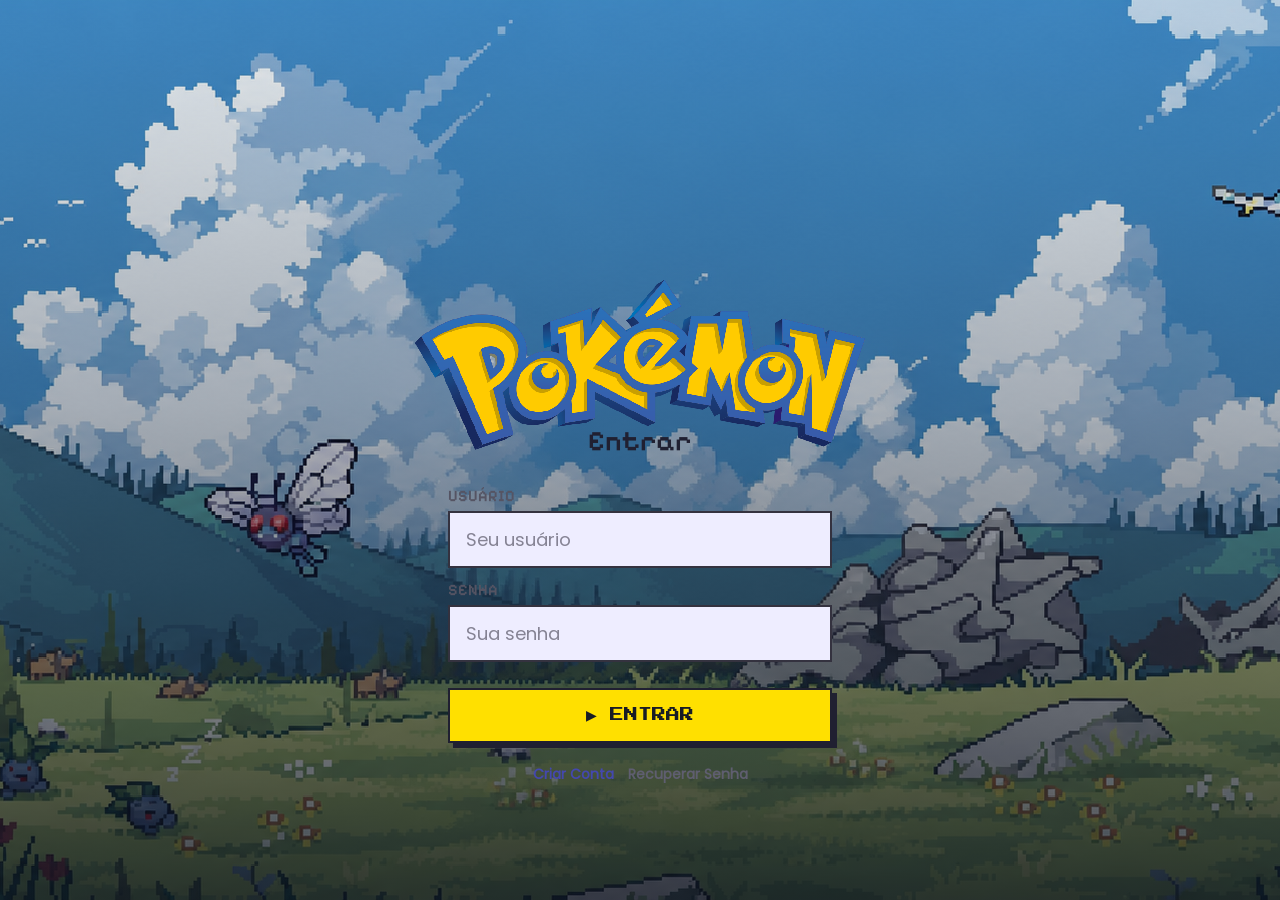
==== src/index.html @ 38210e8c "Mescla kevin na main e ajusta caminhos" ====
<!DOCTYPE html>
<html lang="pt-br">

<head>
  <meta charset="UTF-8">
  <meta name="viewport" content="width=device-width, initial-scale=1.0">

  <!-- Define a cor principal da página em dispositivos compatíveis -->
  <meta name="theme-color" content="#346a8b">

  <!-- Descrição da página para mecanismos de busca -->
  <meta name="description" content="Tela de entrada da Pokédex em pixel art.">

  <title>Pokédex | Entrar</title>


<link rel="icon" href="imagens/pokedex.svg" type="image/svg+xml">


  <link rel="stylesheet" href="style.css">
</head>

<body>

  <main class="pagina">

    <div class="login">

<img
  class="logo-pokemon"
  src="imagens/pokemon-logo.png"
  alt="Pokémon"
  width="520"
  height="192"


      <section class="cartao" aria-labelledby="titulo-login">

        <h1 id="titulo-login">Entrar</h1>

        <form class="formulario" aria-label="Entrar na Pokédex">

          <div class="campo">
            <label for="usuario">USUÁRIO</label>

            <input
              type="text"
              id="usuario"
              placeholder="Seu usuário"
              autocomplete="username"
              spellcheck="false"
              autocapitalize="none">
          </div>

          <div class="campo">
            <label for="senha">SENHA</label>

            <input
              type="password"
              id="senha"
              placeholder="Sua senha"
              autocomplete="current-password">
          </div>

          <button class="botao-entrar" type="button">
            <span class="seta" aria-hidden="true">▶</span>
            <span>ENTRAR</span>
          </button>

        </form>

        <!-- Links relacionados ao acesso e recuperação da conta -->
        <nav class="links" aria-label="Opções da conta">

          <a class="criar-conta" href="#">Criar Conta</a>
          <a href="#">Recuperar Senha</a>

        </nav>

      </section>

    </div>

  </main>

</body>

</html>
---- src/style.css ----
/* Fontes locais */
@font-face {
  font-family: "Pixel";
 src: url("Fontes/pixel.ttf") format("truetype");
  font-style: normal;
  font-weight: 400;
  font-display: swap;
}

@font-face {
  font-family: "Poppins";
src: url("Fontes/poppins.ttf") format("truetype");
  font-style: normal;
  font-weight: 400;
  font-display: swap;
}


@font-face {
  font-family: "PixelTitulo";
src: url("Fontes/pixelify.ttf") format("truetype");
  font-style: normal;
  font-weight: 600;
  font-display: swap;
}

/* Cores */
:root {
  --borda: #202031;
  --azul: #4145bf;
  --amarelo: #ffe000;
  --campo: #eeedff;
}

* {
  box-sizing: border-box;
}

html {
  min-height: 100%;
}

body {
  isolation: isolate;
  margin: 0;
  min-width: 280px;
  min-height: 100vh;
  color: var(--borda);
  background: #397da4;
  font-family: "Poppins", Arial, sans-serif;
}

/* Imagem de fundo */
body::before {
  content: "";
  position: fixed;
  inset: 0;
  z-index: -1;
  background:
    linear-gradient(
      180deg,
      rgb(17 27 49 / 8%) 0%,
      rgb(15 22 37 / 30%) 45%,
      rgb(9 15 26 / 73%) 100%
    ),
  url("imagens/cenario.png") center / cover no-repeat;
  image-rendering: pixelated;
  filter: saturate(0.7);
}

/* Posição do conjunto */
.pagina {
  display: grid;
  place-items: center;
  min-height: 100vh;
  min-height: 100svh;
  padding: max(108px, calc((100svh - 480px) / 2)) 24px 40px;
}

.login {
  display: flex;
  flex-direction: column;
  align-items: center;
  width: min(100%, 550px);
}

/* Logo Pokémon */
.logo-pokemon {
  display: block;
  position: relative;
  width: min(100%, 450px);
  height: 170px;
  object-fit: fill;
  margin: 0 0 -25px;
  image-rendering: pixelated;
}

/* Caixa branca */
.cartao {
  position: relative;
  width: min(100%, 400px);
  padding: 36px 30px 27px;
  border: 6px solid var(--borda);
  background: #fff;
  box-shadow: 9px 10px 0 rgb(10 14 20 / 72%);
}

/* Quadradinhos azuis nos cantos */
.cartao::before {
  content: "";
  position: absolute;
  inset: 0;
  pointer-events: none;
  background:
    linear-gradient(var(--azul), var(--azul))
      left top / 12px 12px no-repeat,
    linear-gradient(var(--azul), var(--azul))
      right top / 12px 12px no-repeat,
    linear-gradient(var(--azul), var(--azul))
      left bottom / 12px 12px no-repeat,
    linear-gradient(var(--azul), var(--azul))
      right bottom / 12px 12px no-repeat;
}

h1 {
  margin: 0 0 29px;
  text-align: center;
  font-family: "PixelTitulo", monospace;
  font-size: 28px;
  font-weight: 600;
  line-height: 1.18;
}

/* Formulário */
.formulario {
  display: flex;
  flex-direction: column;
  gap: 13px;
}

.campo {
  display: flex;
  flex-direction: column;
  gap: 6px;
}

label {
  font-family: "PixelTitulo", monospace;
  font-size: 16px;
  font-weight: 600;
  line-height: 1.125;
  color: #555463;
}

input {
  width: 100%;
  height: 57px;
  padding: 12px 16px;
  border: 2px solid #34323f;
  border-radius: 0;
  outline-offset: 3px;
  background: var(--campo);
  color: var(--borda);
  font: inherit;
  font-size: 18px;
  transition: background-color 120ms ease;
}

input::placeholder {
  color: #858394;
  opacity: 1;
}

input:focus {
  outline: 3px solid var(--azul);
  background: #f5f4ff;
}

/* Botão de entrada */
.botao-entrar {
  display: flex;
  align-items: center;
  justify-content: center;
  gap: 13px;
  width: 100%;
  min-height: 55px;
  margin-top: 13px;
  padding: 15px 12px;
  border: 2px solid var(--borda);
  border-radius: 0;
  background: var(--amarelo);
  color: #181c25;
  box-shadow: 5px 5px 0 var(--borda);
  font-family: "Pixel", monospace;
  font-size: 14px;
  line-height: 1.5;
  cursor: pointer;
  transition:
    transform 100ms ease,
    box-shadow 100ms ease,
    background-color 100ms ease;
}

.seta {
  font-family: Arial, sans-serif;
  font-size: 14px;
}

.botao-entrar:hover {
  background: #ffea3a;
}

.botao-entrar:active {
  transform: translate(4px, 4px);
  box-shadow: 1px 1px 0 var(--borda);
}

/* Links da conta */
.links {
  display: flex;
  flex-wrap: wrap;
  align-items: center;
  justify-content: space-between;
  gap: 5px 14px;
  margin-top: 15px;
}

.links a {
  display: inline-flex;
  align-items: center;
  min-height: 32px;
  color: #5f5e70;
  font-size: 14px;
  font-weight: 700;
  line-height: 1.5;
  text-decoration: none;
}

.links .criar-conta {
  color: #4448ae;
}

.links a:hover {
  text-decoration: underline;
  text-underline-offset: 4px;
}

a:focus-visible,
button:focus-visible {
  outline: 3px solid #6267e5;
  outline-offset: 5px;
}

/* Ajustes para celular */
@media (max-width: 600px) {
  .pagina {
    padding: 112px 24px 76px;
  }

  .logo-pokemon {
    height: auto;
    aspect-ratio: 3 / 1;
    margin-bottom: -12px;
  }

  .cartao {
    padding: 31px 23px 22px;
    border-width: 5px;
    box-shadow: 7px 8px 0 rgb(10 14 20 / 72%);
  }

  h1 {
    margin-bottom: 27px;
    font-size: 26px;
  }

  .links {
    gap: 0 10px;
    margin-top: 17px;
  }

  .links a {
    min-height: 44px;
    font-size: 13px;
  }
}

/* Ajustes para telas muito pequenas */
@media (max-width: 350px) {
  .pagina {
    padding-inline: 17px;
  }

  .cartao {
    padding-inline: 17px;
  }

  .links {
    justify-content: center;
    gap: 0 20px;
  }
}

/* Respeita a preferência por menos movimento */
@media (prefers-reduced-motion: reduce) {
  *,
  *::before,
  *::after {
    transition: none !important;
  }
}
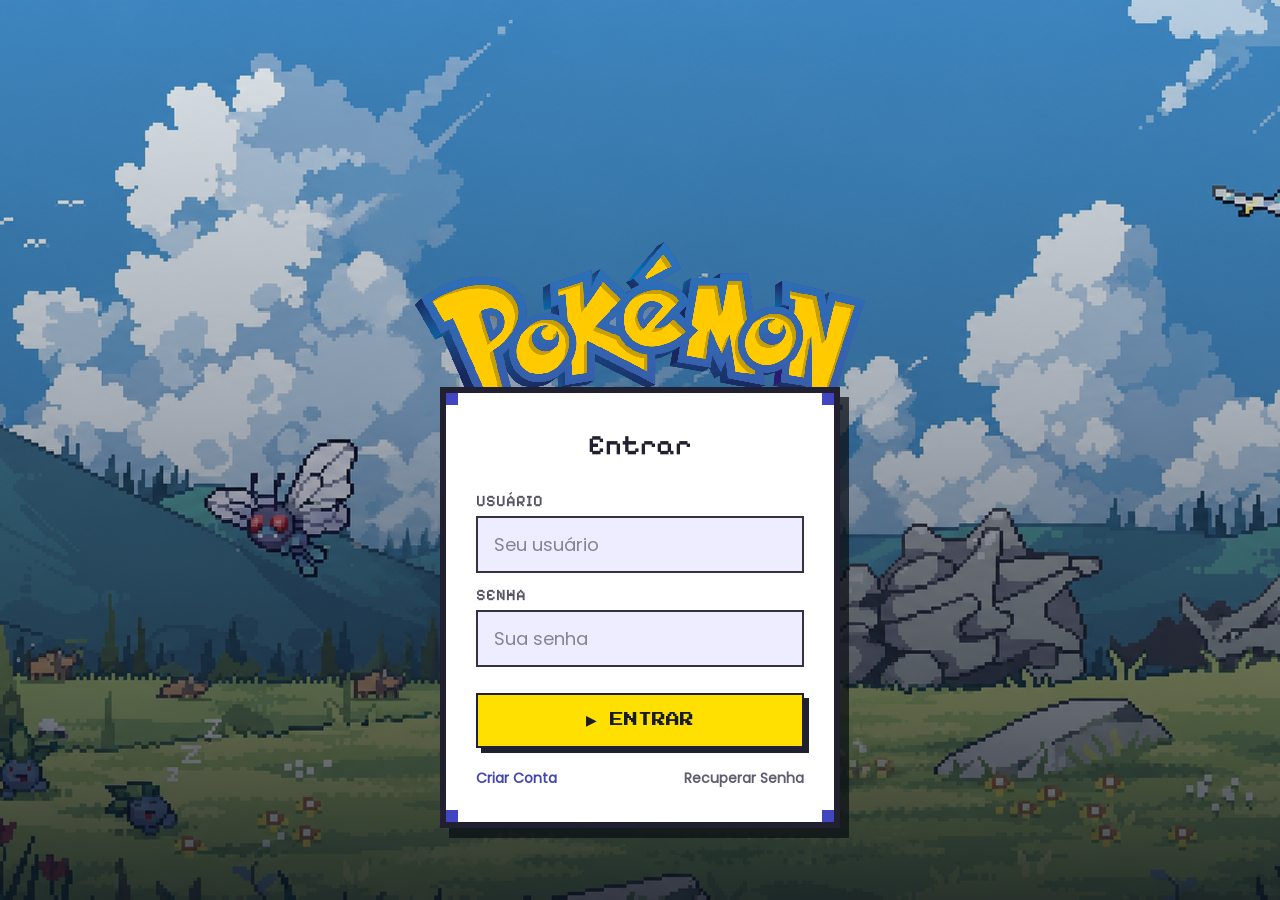
==== commit e968f681: "HTML atualizado" ====
--- a/src/index.html
+++ b/src/index.html
@@ -13,9 +13,7 @@
 
   <title>Pokédex | Entrar</title>
 
-
-<link rel="icon" href="imagens/pokedex.svg" type="image/svg+xml">
-
+  <link rel="icon" href="imagens/pokedex.svg" type="image/svg+xml">
 
   <link rel="stylesheet" href="style.css">
 </head>
@@ -26,13 +24,13 @@
 
     <div class="login">
 
-<img
-  class="logo-pokemon"
-  src="imagens/pokemon-logo.png"
-  alt="Pokémon"
-  width="520"
-  height="192"
-
+      <img
+        class="logo-pokemon"
+        src="imagens/pokemon-logo.png"
+        alt="Pokémon"
+        width="520"
+        height="192"
+      >
 
       <section class="cartao" aria-labelledby="titulo-login">
 
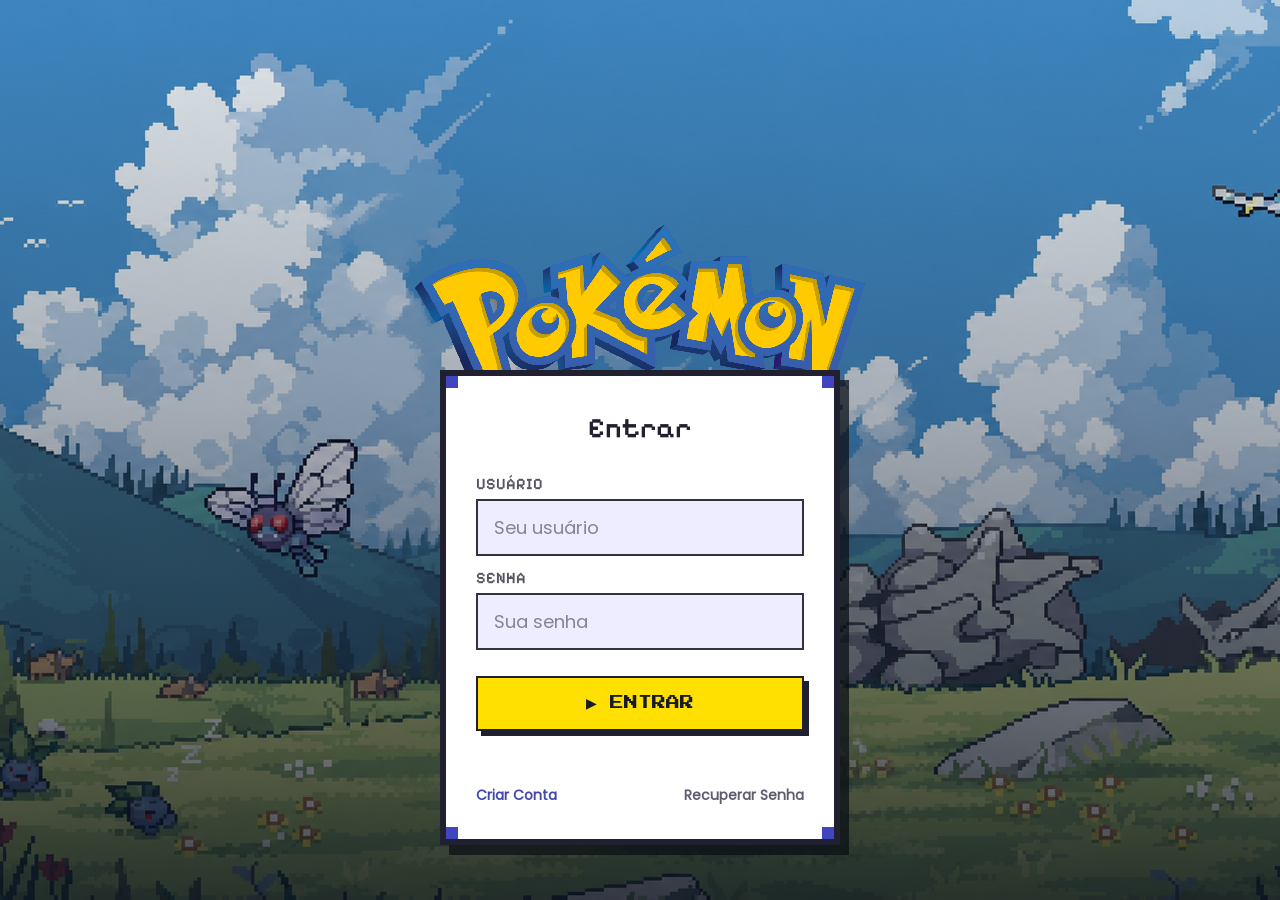
==== commit 8f4d850c: "LocalStorage implementado e modifição na estilização da mensagem no form" ====
--- a/src/index.html
+++ b/src/index.html
@@ -1,86 +1,81 @@
-<!DOCTYPE html>
+<!doctype html>
 <html lang="pt-br">
+  <head>
+    <meta charset="UTF-8" />
+    <meta name="viewport" content="width=device-width, initial-scale=1.0" />
 
-<head>
-  <meta charset="UTF-8">
-  <meta name="viewport" content="width=device-width, initial-scale=1.0">
+    <!-- Define a cor principal da página em dispositivos compatíveis -->
+    <meta name="theme-color" content="#346a8b" />
 
-  <!-- Define a cor principal da página em dispositivos compatíveis -->
-  <meta name="theme-color" content="#346a8b">
+    <!-- Descrição da página para mecanismos de busca -->
+    <meta
+      name="description"
+      content="Tela de entrada da Pokédex em pixel art."
+    />
 
-  <!-- Descrição da página para mecanismos de busca -->
-  <meta name="description" content="Tela de entrada da Pokédex em pixel art.">
+    <title>Pokédex | Entrar</title>
 
-  <title>Pokédex | Entrar</title>
+    <link rel="icon" href="imagens/pokedex.svg" type="image/svg+xml" />
 
-  <link rel="icon" href="imagens/pokedex.svg" type="image/svg+xml">
+    <link rel="stylesheet" href="style.css" />
+  </head>
 
-  <link rel="stylesheet" href="style.css">
-</head>
+  <body>
+    <main class="pagina">
+      <div class="login">
+        <img
+          class="logo-pokemon"
+          src="imagens/pokemon-logo.png"
+          alt="Pokémon"
+          width="520"
+          height="192"
+        />
 
-<body>
+        <section class="cartao" aria-labelledby="titulo-login">
+          <h1 id="titulo-login">Entrar</h1>
 
-  <main class="pagina">
+          <form class="formulario" aria-label="Entrar na Pokédex">
+            <div class="campo">
+              <label for="usuario">USUÁRIO</label>
 
-    <div class="login">
+              <input
+                type="text"
+                id="usuario"
+                placeholder="Seu usuário"
+                autocomplete="username"
+                spellcheck="false"
+                autocapitalize="none"
+              />
+            </div>
 
-      <img
-        class="logo-pokemon"
-        src="imagens/pokemon-logo.png"
-        alt="Pokémon"
-        width="520"
-        height="192"
-      >
+            <div class="campo">
+              <label for="senha">SENHA</label>
 
-      <section class="cartao" aria-labelledby="titulo-login">
+              <input
+                type="password"
+                id="senha"
+                placeholder="Sua senha"
+                autocomplete="current-password"
+              />
+            </div>
 
-        <h1 id="titulo-login">Entrar</h1>
+            <button class="botao-entrar" id="botao-entrar" type="button">
+              <span class="seta" aria-hidden="true">▶</span>
+              <span>ENTRAR</span>
+            </button>
 
-        <form class="formulario" aria-label="Entrar na Pokédex">
+            <p class="mensagem" id="mensagem" role="status"></p>
+          </form>
 
-          <div class="campo">
-            <label for="usuario">USUÁRIO</label>
-
-            <input
-              type="text"
-              id="usuario"
-              placeholder="Seu usuário"
-              autocomplete="username"
-              spellcheck="false"
-              autocapitalize="none">
-          </div>
-
-          <div class="campo">
-            <label for="senha">SENHA</label>
-
-            <input
-              type="password"
-              id="senha"
-              placeholder="Sua senha"
-              autocomplete="current-password">
-          </div>
-
-          <button class="botao-entrar" type="button">
-            <span class="seta" aria-hidden="true">▶</span>
-            <span>ENTRAR</span>
-          </button>
-
-        </form>
-
-        <!-- Links relacionados ao acesso e recuperação da conta -->
-        <nav class="links" aria-label="Opções da conta">
-
-          <a class="criar-conta" href="#">Criar Conta</a>
-          <a href="#">Recuperar Senha</a>
-
-        </nav>
-
-      </section>
-
-    </div>
-
-  </main>
-
-</body>
-
-</html>+          <!-- Links relacionados ao acesso e recuperação da conta -->
+          <nav class="links" aria-label="Opções da conta">
+            <a class="criar-conta" href="#">Criar Conta</a>
+            <a href="#">Recuperar Senha</a>
+          </nav>
+        </section>
+      </div>
+      <script src="script.js"></script>
+      <!-- insere o script javascript - Deivid -->
+    </main>
+  </body>
+</html>
--- a/src/style.css
+++ b/src/style.css
@@ -201,6 +201,22 @@
     background-color 100ms ease;
 }
 
+.mensagem {
+  min-height: 21px;
+  margin: 0;
+  font-size: 14px;
+  font-weight: 700;
+  text-align: center;
+}
+
+.mensagem.erro {
+  color: #c0262d;
+}
+
+.mensagem.ok {
+  color: #2a7a3b;
+}
+
 .seta {
   font-family: Arial, sans-serif;
   font-size: 14px;
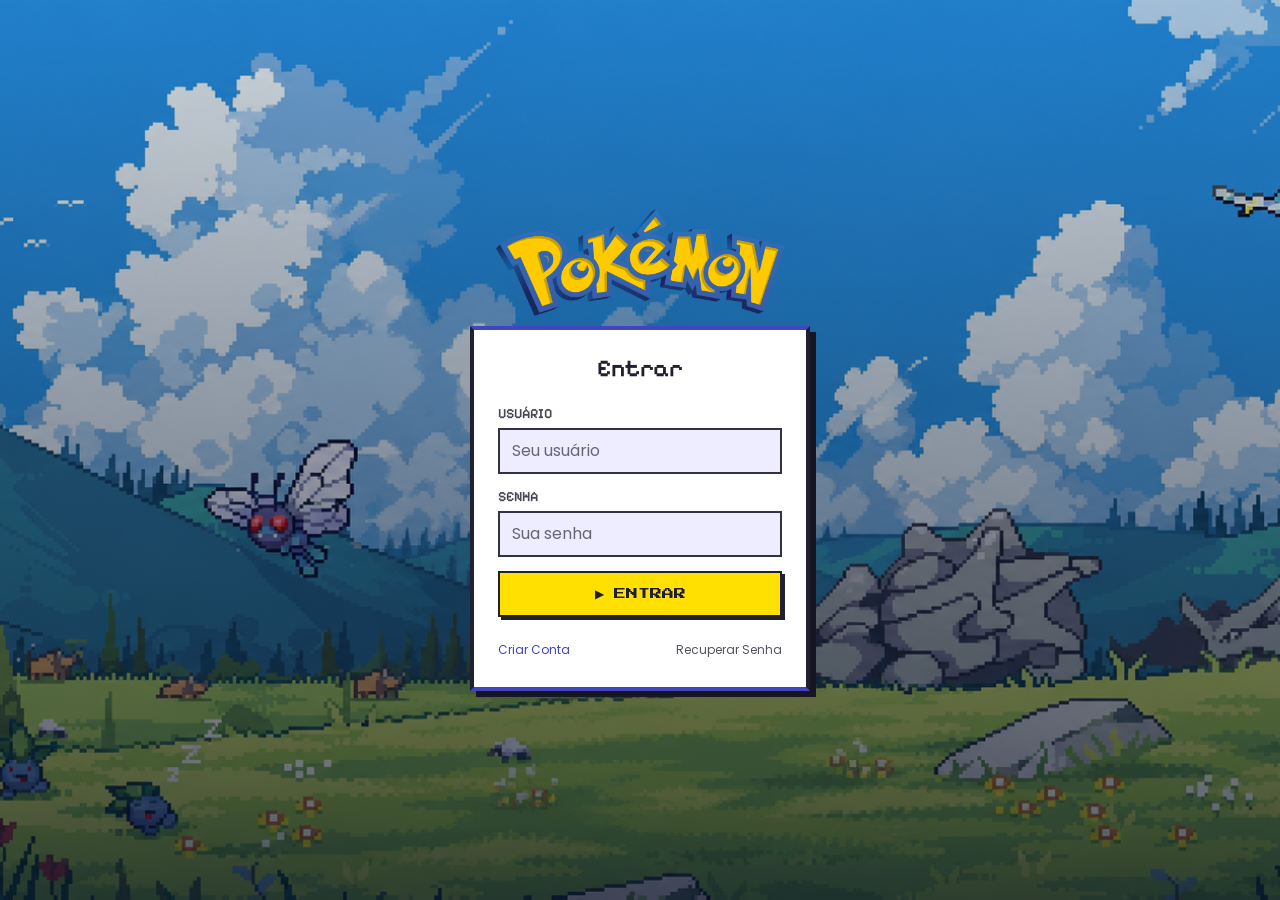
==== commit c7e50f50: "Ajusta estilo e responsividade da tela de login" ====
--- a/src/index.html
+++ b/src/index.html
@@ -1,81 +1,90 @@
-<!doctype html>
+<!DOCTYPE html>
 <html lang="pt-br">
-  <head>
-    <meta charset="UTF-8" />
-    <meta name="viewport" content="width=device-width, initial-scale=1.0" />
 
-    <!-- Define a cor principal da página em dispositivos compatíveis -->
-    <meta name="theme-color" content="#346a8b" />
+<head>
+  <meta charset="UTF-8">
+  <meta name="viewport" content="width=device-width, initial-scale=1.0">
 
-    <!-- Descrição da página para mecanismos de busca -->
-    <meta
-      name="description"
-      content="Tela de entrada da Pokédex em pixel art."
-    />
+  <!-- Define a cor principal da página em dispositivos compatíveis -->
+  <meta name="theme-color" content="#346a8b">
 
-    <title>Pokédex | Entrar</title>
+  <!-- Descrição da página para mecanismos de busca -->
+  <meta name="description" content="Tela de entrada da Pokédex em pixel art.">
 
-    <link rel="icon" href="imagens/pokedex.svg" type="image/svg+xml" />
+  <title>Pokédex | Entrar</title>
 
-    <link rel="stylesheet" href="style.css" />
-  </head>
 
-  <body>
-    <main class="pagina">
-      <div class="login">
-        <img
-          class="logo-pokemon"
-          src="imagens/pokemon-logo.png"
-          alt="Pokémon"
-          width="520"
-          height="192"
-        />
+<link rel="icon" href="imagens/pokedex.svg" type="image/svg+xml">
 
-        <section class="cartao" aria-labelledby="titulo-login">
-          <h1 id="titulo-login">Entrar</h1>
 
-          <form class="formulario" aria-label="Entrar na Pokédex">
-            <div class="campo">
-              <label for="usuario">USUÁRIO</label>
+  <link rel="stylesheet" href="style.css">
+</head>
 
-              <input
-                type="text"
-                id="usuario"
-                placeholder="Seu usuário"
-                autocomplete="username"
-                spellcheck="false"
-                autocapitalize="none"
-              />
-            </div>
+<body>
 
-            <div class="campo">
-              <label for="senha">SENHA</label>
+  <main class="pagina">
 
-              <input
-                type="password"
-                id="senha"
-                placeholder="Sua senha"
-                autocomplete="current-password"
-              />
-            </div>
+    <div class="login">
 
-            <button class="botao-entrar" id="botao-entrar" type="button">
-              <span class="seta" aria-hidden="true">▶</span>
-              <span>ENTRAR</span>
-            </button>
+<img
+  class="logo-pokemon"
+  src="imagens/pokemon-logo.png"
+  alt="Pokémon"
+  width="520"
+  height="192"
+>
 
-            <p class="mensagem" id="mensagem" role="status"></p>
-          </form>
 
-          <!-- Links relacionados ao acesso e recuperação da conta -->
-          <nav class="links" aria-label="Opções da conta">
-            <a class="criar-conta" href="#">Criar Conta</a>
-            <a href="#">Recuperar Senha</a>
-          </nav>
-        </section>
-      </div>
-      <script src="script.js"></script>
-      <!-- insere o script javascript - Deivid -->
-    </main>
-  </body>
+      <section class="cartao" aria-labelledby="titulo-login">
+
+        <h1 id="titulo-login">Entrar</h1>
+
+        <form class="formulario" aria-label="Entrar na Pokédex">
+
+          <div class="campo">
+            <label for="usuario">USUÁRIO</label>
+
+            <input
+              type="text"
+              id="usuario"
+              placeholder="Seu usuário"
+              autocomplete="username"
+              spellcheck="false"
+              autocapitalize="none">
+          </div>
+
+          <div class="campo">
+            <label for="senha">SENHA</label>
+
+            <input
+              type="password"
+              id="senha"
+              placeholder="Sua senha"
+              autocomplete="current-password">
+          </div>
+
+          <button class="botao-entrar" type="button">
+            <span class="seta" aria-hidden="true">▶</span>
+            <span>ENTRAR</span>
+          </button>
+
+        </form>
+
+        <!-- Links relacionados ao acesso e recuperação da conta -->
+        <nav class="links" aria-label="Opções da conta">
+
+          <a class="criar-conta" href="#">Criar Conta</a>
+          <a href="#">Recuperar Senha</a>
+
+        </nav>
+
+      </section>
+
+    </div>
+    <script src="script.js"></script> <!-- insere o script javascript - Deivid -->
+
+  </main>
+
+</body>
+
 </html>
--- a/src/style.css
+++ b/src/style.css
@@ -1,327 +1,194 @@
-/* Fontes locais */
+/* Fontes que já estão na pasta do projeto */
 @font-face {
   font-family: "Pixel";
- src: url("Fontes/pixel.ttf") format("truetype");
-  font-style: normal;
-  font-weight: 400;
-  font-display: swap;
+  src: url("Fontes/pixel.ttf");
+}
+
+@font-face {
+  font-family: "PixelTitulo";
+  src: url("Fontes/pixelify.ttf");
+  font-weight: 600;
 }
 
 @font-face {
   font-family: "Poppins";
-src: url("Fontes/poppins.ttf") format("truetype");
-  font-style: normal;
-  font-weight: 400;
-  font-display: swap;
-}
-
-
-@font-face {
-  font-family: "PixelTitulo";
-src: url("Fontes/pixelify.ttf") format("truetype");
-  font-style: normal;
-  font-weight: 600;
-  font-display: swap;
-}
-
-/* Cores */
-:root {
-  --borda: #202031;
-  --azul: #4145bf;
-  --amarelo: #ffe000;
-  --campo: #eeedff;
+  src: url("Fontes/poppins.ttf");
 }
 
 * {
   box-sizing: border-box;
 }
 
-html {
-  min-height: 100%;
+/* Cenário com uma camada escura para destacar o login */
+body {
+  margin: 0;
+  color: #202031;
+  font-family: "Poppins", Arial, sans-serif;
+  background-color: #397da4;
+  background-image:
+    linear-gradient(rgba(9, 15, 26, 0.15), rgba(9, 15, 26, 0.65)),
+    url("imagens/cenario.png");
+  background-size: cover;
+  background-position: center;
+  background-attachment: fixed;
 }
 
-body {
-  isolation: isolate;
-  margin: 0;
-  min-width: 280px;
-  min-height: 100vh;
-  color: var(--borda);
-  background: #397da4;
-  font-family: "Poppins", Arial, sans-serif;
-}
-
-/* Imagem de fundo */
-body::before {
-  content: "";
-  position: fixed;
-  inset: 0;
-  z-index: -1;
-  background:
-    linear-gradient(
-      180deg,
-      rgb(17 27 49 / 8%) 0%,
-      rgb(15 22 37 / 30%) 45%,
-      rgb(9 15 26 / 73%) 100%
-    ),
-  url("imagens/cenario.png") center / cover no-repeat;
-  image-rendering: pixelated;
-  filter: saturate(0.7);
-}
-
-/* Posição do conjunto */
+/* Centraliza o logo e a caixa juntos */
 .pagina {
-  display: grid;
-  place-items: center;
   min-height: 100vh;
   min-height: 100svh;
-  padding: max(108px, calc((100svh - 480px) / 2)) 24px 40px;
+  display: flex;
+  align-items: center;
+  justify-content: center;
+  padding: 24px;
 }
 
 .login {
-  display: flex;
-  flex-direction: column;
-  align-items: center;
-  width: min(100%, 550px);
+  width: 100%;
+  max-width: 340px;
 }
 
-/* Logo Pokémon */
+/* A altura automática evita esticar a imagem */
 .logo-pokemon {
   display: block;
-  position: relative;
-  width: min(100%, 450px);
-  height: 170px;
-  object-fit: fill;
-  margin: 0 0 -25px;
-  image-rendering: pixelated;
+  width: 85%;
+  height: auto;
+  margin: 0 auto 10px;
 }
 
-/* Caixa branca */
+/* Caixa branca com bordas e sombra */
 .cartao {
-  position: relative;
-  width: min(100%, 400px);
-  padding: 36px 30px 27px;
-  border: 6px solid var(--borda);
-  background: #fff;
-  box-shadow: 9px 10px 0 rgb(10 14 20 / 72%);
+  padding: 24px;
+  background-color: white;
+  border: 4px solid #202031;
+  border-top-color: #4145bf;
+  border-bottom-color: #4145bf;
+  box-shadow: 6px 6px #151523;
 }
 
-/* Quadradinhos azuis nos cantos */
-.cartao::before {
-  content: "";
-  position: absolute;
-  inset: 0;
-  pointer-events: none;
-  background:
-    linear-gradient(var(--azul), var(--azul))
-      left top / 12px 12px no-repeat,
-    linear-gradient(var(--azul), var(--azul))
-      right top / 12px 12px no-repeat,
-    linear-gradient(var(--azul), var(--azul))
-      left bottom / 12px 12px no-repeat,
-    linear-gradient(var(--azul), var(--azul))
-      right bottom / 12px 12px no-repeat;
+.cartao h1 {
+  margin: 0 0 22px;
+  text-align: center;
+  font-family: "PixelTitulo", monospace;
+  font-size: 24px;
+  font-weight: 600;
 }
 
-h1 {
-  margin: 0 0 29px;
-  text-align: center;
-  font-family: "PixelTitulo", monospace;
-  font-size: 28px;
-  font-weight: 600;
-  line-height: 1.18;
+/* Campos do formulário */
+.campo {
+  margin-bottom: 14px;
 }
 
-/* Formulário */
-.formulario {
-  display: flex;
-  flex-direction: column;
-  gap: 13px;
+.campo label {
+  display: block;
+  margin-bottom: 6px;
+  color: #494754;
+  font-family: "PixelTitulo", monospace;
+  font-size: 14px;
+  font-weight: 600;
 }
 
-.campo {
-  display: flex;
-  flex-direction: column;
-  gap: 6px;
+.campo input {
+  width: 100%;
+  height: 46px;
+  padding: 10px 12px;
+  border: 2px solid #34323f;
+  border-radius: 0;
+  background-color: #eeedff;
+  color: #202031;
+  font-family: "Poppins", Arial, sans-serif;
+  font-size: 16px;
 }
 
-label {
-  font-family: "PixelTitulo", monospace;
-  font-size: 16px;
-  font-weight: 600;
-  line-height: 1.125;
-  color: #555463;
+.campo input::placeholder {
+  color: #686577;
 }
 
-input {
-  width: 100%;
-  height: 57px;
-  padding: 12px 16px;
-  border: 2px solid #34323f;
-  border-radius: 0;
-  outline-offset: 3px;
-  background: var(--campo);
-  color: var(--borda);
-  font: inherit;
-  font-size: 18px;
-  transition: background-color 120ms ease;
+.campo input:focus {
+  outline: 2px solid #4145bf;
+  outline-offset: 2px;
 }
 
-input::placeholder {
-  color: #858394;
-  opacity: 1;
-}
-
-input:focus {
-  outline: 3px solid var(--azul);
-  background: #f5f4ff;
-}
-
-/* Botão de entrada */
+/* Botão amarelo */
 .botao-entrar {
   display: flex;
   align-items: center;
   justify-content: center;
-  gap: 13px;
+  gap: 10px;
   width: 100%;
-  min-height: 55px;
-  margin-top: 13px;
-  padding: 15px 12px;
-  border: 2px solid var(--borda);
+  min-height: 46px;
+  margin-top: 7px;
+  padding: 12px;
+  border: 2px solid #202031;
   border-radius: 0;
-  background: var(--amarelo);
-  color: #181c25;
-  box-shadow: 5px 5px 0 var(--borda);
+  background-color: #ffe000;
+  color: #202031;
+  box-shadow: 3px 3px #202031;
   font-family: "Pixel", monospace;
-  font-size: 14px;
-  line-height: 1.5;
+  font-size: 12px;
   cursor: pointer;
-  transition:
-    transform 100ms ease,
-    box-shadow 100ms ease,
-    background-color 100ms ease;
-}
-
-.mensagem {
-  min-height: 21px;
-  margin: 0;
-  font-size: 14px;
-  font-weight: 700;
-  text-align: center;
-}
-
-.mensagem.erro {
-  color: #c0262d;
-}
-
-.mensagem.ok {
-  color: #2a7a3b;
+  transition: background-color 0.2s;
 }
 
 .seta {
   font-family: Arial, sans-serif;
-  font-size: 14px;
 }
 
 .botao-entrar:hover {
-  background: #ffea3a;
+  background-color: #ffec55;
 }
 
 .botao-entrar:active {
-  transform: translate(4px, 4px);
-  box-shadow: 1px 1px 0 var(--borda);
+  transform: translate(2px, 2px);
+  box-shadow: 1px 1px #202031;
 }
 
 /* Links da conta */
 .links {
   display: flex;
+  justify-content: space-between;
   flex-wrap: wrap;
-  align-items: center;
-  justify-content: space-between;
-  gap: 5px 14px;
-  margin-top: 15px;
+  gap: 10px;
+  margin-top: 20px;
 }
 
 .links a {
-  display: inline-flex;
-  align-items: center;
-  min-height: 32px;
-  color: #5f5e70;
-  font-size: 14px;
-  font-weight: 700;
-  line-height: 1.5;
+  padding: 4px 0;
+  color: #555361;
+  font-size: 12px;
   text-decoration: none;
 }
 
 .links .criar-conta {
-  color: #4448ae;
+  color: #4145bf;
 }
 
 .links a:hover {
   text-decoration: underline;
-  text-underline-offset: 4px;
 }
 
-a:focus-visible,
-button:focus-visible {
-  outline: 3px solid #6267e5;
-  outline-offset: 5px;
+.links a:focus-visible,
+.botao-entrar:focus-visible {
+  outline: 2px solid #4145bf;
+  outline-offset: 4px;
 }
 
-/* Ajustes para celular */
-@media (max-width: 600px) {
+/* Ajustes para telas menores */
+@media (max-width: 480px) {
   .pagina {
-    padding: 112px 24px 76px;
-  }
-
-  .logo-pokemon {
-    height: auto;
-    aspect-ratio: 3 / 1;
-    margin-bottom: -12px;
+    padding: 20px 16px;
   }
 
   .cartao {
-    padding: 31px 23px 22px;
-    border-width: 5px;
-    box-shadow: 7px 8px 0 rgb(10 14 20 / 72%);
-  }
-
-  h1 {
-    margin-bottom: 27px;
-    font-size: 26px;
-  }
-
-  .links {
-    gap: 0 10px;
-    margin-top: 17px;
-  }
-
-  .links a {
-    min-height: 44px;
-    font-size: 13px;
+    padding: 22px 18px;
+    box-shadow: 4px 4px #151523;
   }
 }
 
-/* Ajustes para telas muito pequenas */
-@media (max-width: 350px) {
-  .pagina {
-    padding-inline: 17px;
-  }
-
-  .cartao {
-    padding-inline: 17px;
-  }
-
+@media (max-width: 360px) {
   .links {
-    justify-content: center;
-    gap: 0 20px;
+    flex-direction: column;
+    align-items: center;
+    gap: 6px;
   }
 }
-
-/* Respeita a preferência por menos movimento */
-@media (prefers-reduced-motion: reduce) {
-  *,
-  *::before,
-  *::after {
-    transition: none !important;
-  }
-}
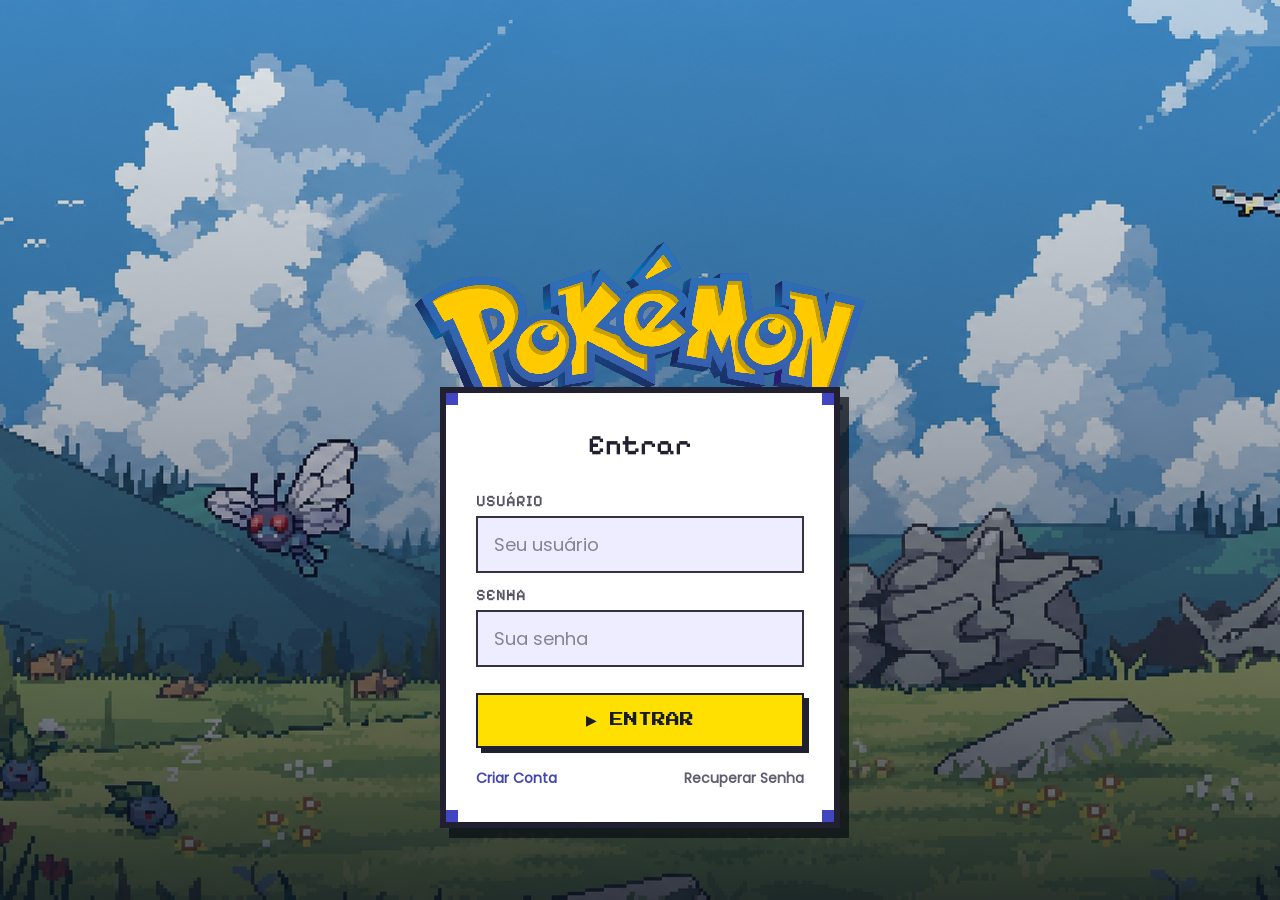
==== commit dbd76005: "Adiciona tela da Pokédex com cabeçalho e abas" ====
--- a/src/index.html
+++ b/src/index.html
@@ -31,9 +31,7 @@
   src="imagens/pokemon-logo.png"
   alt="Pokémon"
   width="520"
-  height="192"
->
-
+  height="192">
 
       <section class="cartao" aria-labelledby="titulo-login">
 
@@ -87,4 +85,4 @@
 
 </body>
 
-</html>
+</html>
--- a/src/style.css
+++ b/src/style.css
@@ -1,194 +1,315 @@
-/* Fontes que já estão na pasta do projeto */
+/* Fontes locais */
 @font-face {
   font-family: "Pixel";
-  src: url("Fontes/pixel.ttf");
-}
+ src: url("Fontes/pixel.ttf") format("truetype");
+  font-style: normal;
+  font-weight: 400;
+  font-display: swap;
+}
+
+@font-face {
+  font-family: "Poppins";
+src: url("Fontes/poppins.ttf") format("truetype");
+  font-style: normal;
+  font-weight: 400;
+  font-display: swap;
+}
+
 
 @font-face {
   font-family: "PixelTitulo";
-  src: url("Fontes/pixelify.ttf");
+src: url("Fontes/pixelify.ttf") format("truetype");
+  font-style: normal;
   font-weight: 600;
-}
-
-@font-face {
-  font-family: "Poppins";
-  src: url("Fontes/poppins.ttf");
+  font-display: swap;
+}
+
+/* Cores */
+:root {
+  --borda: #202031;
+  --azul: #4145bf;
+  --amarelo: #ffe000;
+  --campo: #eeedff;
 }
 
 * {
   box-sizing: border-box;
 }
 
-/* Cenário com uma camada escura para destacar o login */
+html {
+  min-height: 100%;
+}
+
 body {
+  isolation: isolate;
   margin: 0;
-  color: #202031;
+  min-width: 280px;
+  min-height: 100vh;
+  color: var(--borda);
+  background: #397da4;
   font-family: "Poppins", Arial, sans-serif;
-  background-color: #397da4;
-  background-image:
-    linear-gradient(rgba(9, 15, 26, 0.15), rgba(9, 15, 26, 0.65)),
-    url("imagens/cenario.png");
-  background-size: cover;
-  background-position: center;
-  background-attachment: fixed;
-}
-
-/* Centraliza o logo e a caixa juntos */
+}
+
+/* Imagem de fundo */
+body::before {
+  content: "";
+  position: fixed;
+  inset: 0;
+  z-index: -1;
+  background:
+    linear-gradient(
+      180deg,
+      rgb(17 27 49 / 8%) 0%,
+      rgb(15 22 37 / 30%) 45%,
+      rgb(9 15 26 / 73%) 100%
+    ),
+  url("imagens/cenario.png") center / cover no-repeat;
+  image-rendering: pixelated;
+  filter: saturate(0.7);
+}
+
+/* Posição do conjunto */
 .pagina {
+  display: grid;
+  place-items: center;
   min-height: 100vh;
   min-height: 100svh;
+  padding: max(108px, calc((100svh - 480px) / 2)) 24px 40px;
+}
+
+.login {
+  display: flex;
+  flex-direction: column;
+  align-items: center;
+  width: min(100%, 550px);
+}
+
+/* Logo Pokémon */
+.logo-pokemon {
+  display: block;
+  position: relative;
+  width: min(100%, 450px);
+  height: 170px;
+  object-fit: fill;
+  margin: 0 0 -25px;
+  image-rendering: pixelated;
+}
+
+/* Caixa branca */
+.cartao {
+  position: relative;
+  width: min(100%, 400px);
+  padding: 36px 30px 27px;
+  border: 6px solid var(--borda);
+  background: #fff;
+  box-shadow: 9px 10px 0 rgb(10 14 20 / 72%);
+}
+
+/* Quadradinhos azuis nos cantos */
+.cartao::before {
+  content: "";
+  position: absolute;
+  inset: 0;
+  pointer-events: none;
+  background:
+    linear-gradient(var(--azul), var(--azul))
+      left top / 12px 12px no-repeat,
+    linear-gradient(var(--azul), var(--azul))
+      right top / 12px 12px no-repeat,
+    linear-gradient(var(--azul), var(--azul))
+      left bottom / 12px 12px no-repeat,
+    linear-gradient(var(--azul), var(--azul))
+      right bottom / 12px 12px no-repeat;
+}
+
+h1 {
+  margin: 0 0 29px;
+  text-align: center;
+  font-family: "PixelTitulo", monospace;
+  font-size: 28px;
+  font-weight: 600;
+  line-height: 1.18;
+}
+
+/* Formulário */
+.formulario {
+  display: flex;
+  flex-direction: column;
+  gap: 13px;
+}
+
+.campo {
+  display: flex;
+  flex-direction: column;
+  gap: 6px;
+}
+
+label {
+  font-family: "PixelTitulo", monospace;
+  font-size: 16px;
+  font-weight: 600;
+  line-height: 1.125;
+  color: #555463;
+}
+
+input {
+  width: 100%;
+  height: 57px;
+  padding: 12px 16px;
+  border: 2px solid #34323f;
+  border-radius: 0;
+  outline-offset: 3px;
+  background: var(--campo);
+  color: var(--borda);
+  font: inherit;
+  font-size: 18px;
+  transition: background-color 120ms ease;
+}
+
+input::placeholder {
+  color: #858394;
+  opacity: 1;
+}
+
+input:focus {
+  outline: 3px solid var(--azul);
+  background: #f5f4ff;
+}
+
+/* Botão de entrada */
+.botao-entrar {
   display: flex;
   align-items: center;
   justify-content: center;
-  padding: 24px;
-}
-
-.login {
+  gap: 13px;
   width: 100%;
-  max-width: 340px;
-}
-
-/* A altura automática evita esticar a imagem */
-.logo-pokemon {
-  display: block;
-  width: 85%;
-  height: auto;
-  margin: 0 auto 10px;
-}
-
-/* Caixa branca com bordas e sombra */
-.cartao {
-  padding: 24px;
-  background-color: white;
-  border: 4px solid #202031;
-  border-top-color: #4145bf;
-  border-bottom-color: #4145bf;
-  box-shadow: 6px 6px #151523;
-}
-
-.cartao h1 {
-  margin: 0 0 22px;
-  text-align: center;
-  font-family: "PixelTitulo", monospace;
-  font-size: 24px;
-  font-weight: 600;
-}
-
-/* Campos do formulário */
-.campo {
-  margin-bottom: 14px;
-}
-
-.campo label {
-  display: block;
-  margin-bottom: 6px;
-  color: #494754;
-  font-family: "PixelTitulo", monospace;
+  min-height: 55px;
+  margin-top: 13px;
+  padding: 15px 12px;
+  border: 2px solid var(--borda);
+  border-radius: 0;
+  background: var(--amarelo);
+  color: #181c25;
+  box-shadow: 5px 5px 0 var(--borda);
+  font-family: "Pixel", monospace;
   font-size: 14px;
-  font-weight: 600;
-}
-
-.campo input {
-  width: 100%;
-  height: 46px;
-  padding: 10px 12px;
-  border: 2px solid #34323f;
-  border-radius: 0;
-  background-color: #eeedff;
-  color: #202031;
-  font-family: "Poppins", Arial, sans-serif;
-  font-size: 16px;
-}
-
-.campo input::placeholder {
-  color: #686577;
-}
-
-.campo input:focus {
-  outline: 2px solid #4145bf;
-  outline-offset: 2px;
-}
-
-/* Botão amarelo */
-.botao-entrar {
-  display: flex;
-  align-items: center;
-  justify-content: center;
-  gap: 10px;
-  width: 100%;
-  min-height: 46px;
-  margin-top: 7px;
-  padding: 12px;
-  border: 2px solid #202031;
-  border-radius: 0;
-  background-color: #ffe000;
-  color: #202031;
-  box-shadow: 3px 3px #202031;
-  font-family: "Pixel", monospace;
-  font-size: 12px;
+  line-height: 1.5;
   cursor: pointer;
-  transition: background-color 0.2s;
+  transition:
+    transform 100ms ease,
+    box-shadow 100ms ease,
+    background-color 100ms ease;
 }
 
 .seta {
   font-family: Arial, sans-serif;
+  font-size: 14px;
 }
 
 .botao-entrar:hover {
-  background-color: #ffec55;
+  background: #ffea3a;
 }
 
 .botao-entrar:active {
-  transform: translate(2px, 2px);
-  box-shadow: 1px 1px #202031;
+  transform: translate(4px, 4px);
+  box-shadow: 1px 1px 0 var(--borda);
 }
 
 /* Links da conta */
 .links {
   display: flex;
+  flex-wrap: wrap;
+  align-items: center;
   justify-content: space-between;
-  flex-wrap: wrap;
-  gap: 10px;
-  margin-top: 20px;
+  gap: 5px 14px;
+  margin-top: 15px;
 }
 
 .links a {
-  padding: 4px 0;
-  color: #555361;
-  font-size: 12px;
+  display: inline-flex;
+  align-items: center;
+  min-height: 32px;
+  color: #5f5e70;
+  font-size: 14px;
+  font-weight: 700;
+  line-height: 1.5;
   text-decoration: none;
 }
 
 .links .criar-conta {
-  color: #4145bf;
+  color: #4448ae;
 }
 
 .links a:hover {
   text-decoration: underline;
-}
-
-.links a:focus-visible,
-.botao-entrar:focus-visible {
-  outline: 2px solid #4145bf;
-  outline-offset: 4px;
-}
-
-/* Ajustes para telas menores */
-@media (max-width: 480px) {
+  text-underline-offset: 4px;
+}
+
+a:focus-visible,
+button:focus-visible {
+  outline: 3px solid #6267e5;
+  outline-offset: 5px;
+}
+
+/* Ajustes para celular */
+@media (max-width: 600px) {
   .pagina {
-    padding: 20px 16px;
+    padding: 112px 24px 76px;
+  }
+
+  .logo-pokemon {
+    height: auto;
+    aspect-ratio: 3 / 1;
+    margin-bottom: -12px;
   }
 
   .cartao {
-    padding: 22px 18px;
-    box-shadow: 4px 4px #151523;
-  }
-}
-
-@media (max-width: 360px) {
+    padding: 31px 23px 22px;
+    border-width: 5px;
+    box-shadow: 7px 8px 0 rgb(10 14 20 / 72%);
+  }
+
+  h1 {
+    margin-bottom: 27px;
+    font-size: 26px;
+  }
+
   .links {
-    flex-direction: column;
-    align-items: center;
-    gap: 6px;
-  }
-}
+    gap: 0 10px;
+    margin-top: 17px;
+  }
+
+  .links a {
+    min-height: 44px;
+    font-size: 13px;
+  }
+}
+
+/* Ajustes para telas muito pequenas */
+@media (max-width: 350px) {
+  .pagina {
+    padding-inline: 17px;
+  }
+
+  .cartao {
+    padding-inline: 17px;
+  }
+
+  .links {
+    justify-content: center;
+    gap: 0 20px;
+  }
+}
+
+/* Respeita a preferência por menos movimento */
+@media (prefers-reduced-motion: reduce) {
+  *,
+  *::before,
+  *::after {
+    transition: none !important;
+  }
+}
+
+body.sem-fundo-pokedex::before {
+  display: none !important;
+}
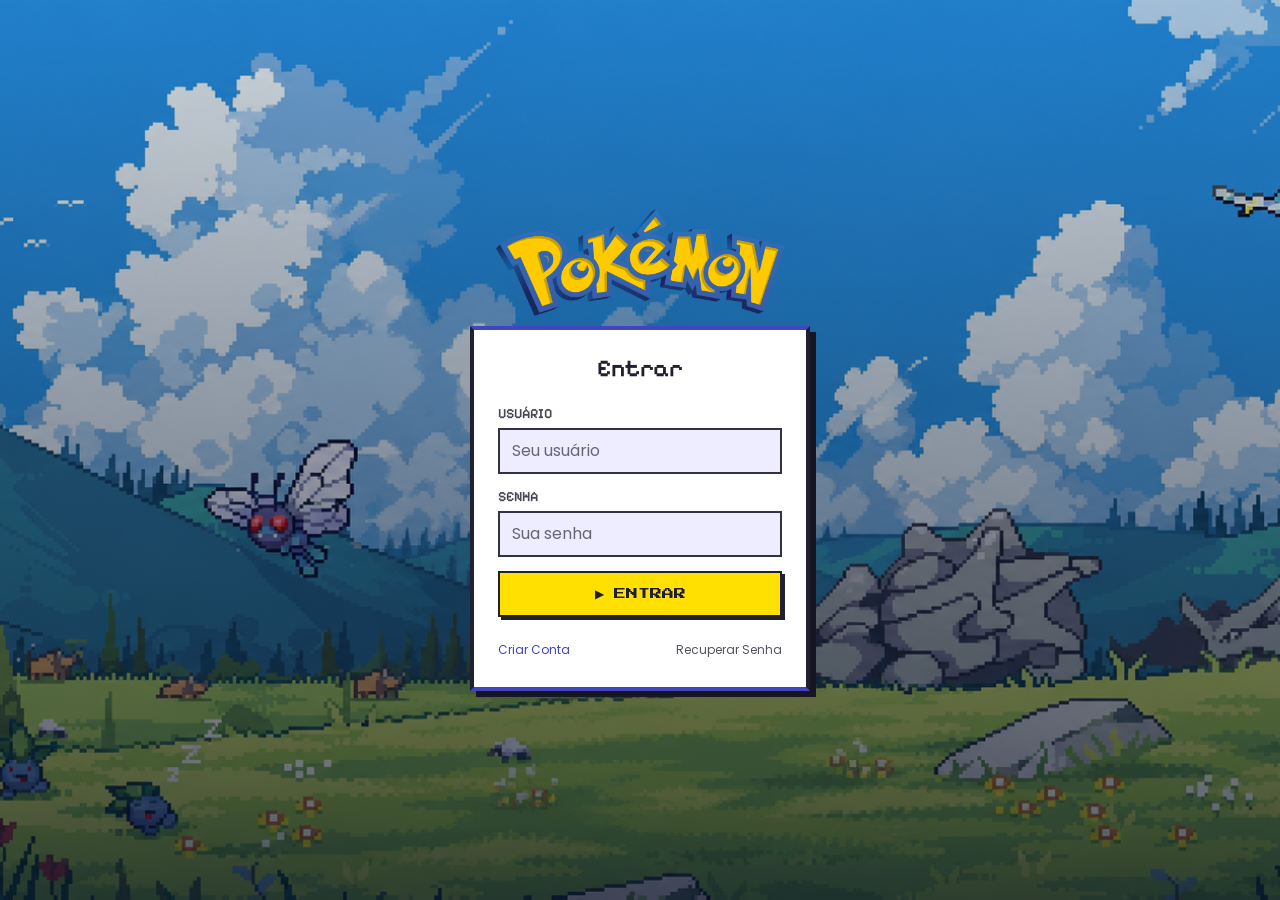
==== commit e64bab4e: "Junta login do grupo com a tela da Pokédex" ====
--- a/src/index.html
+++ b/src/index.html
@@ -31,7 +31,9 @@
   src="imagens/pokemon-logo.png"
   alt="Pokémon"
   width="520"
-  height="192">
+  height="192"
+>
+
 
       <section class="cartao" aria-labelledby="titulo-login">
 
@@ -85,4 +87,4 @@
 
 </body>
 
-</html>+</html>
--- a/src/style.css
+++ b/src/style.css
@@ -1,315 +1,210 @@
-/* Fontes locais */
+/* Fontes que já estão na pasta do projeto */
 @font-face {
   font-family: "Pixel";
- src: url("Fontes/pixel.ttf") format("truetype");
-  font-style: normal;
-  font-weight: 400;
-  font-display: swap;
+  src: url("Fontes/pixel.ttf");
+}
+
+@font-face {
+  font-family: "PixelTitulo";
+  src: url("Fontes/pixelify.ttf");
+  font-weight: 600;
 }
 
 @font-face {
   font-family: "Poppins";
-src: url("Fontes/poppins.ttf") format("truetype");
-  font-style: normal;
-  font-weight: 400;
-  font-display: swap;
-}
-
-
-@font-face {
-  font-family: "PixelTitulo";
-src: url("Fontes/pixelify.ttf") format("truetype");
-  font-style: normal;
-  font-weight: 600;
-  font-display: swap;
-}
-
-/* Cores */
-:root {
-  --borda: #202031;
-  --azul: #4145bf;
-  --amarelo: #ffe000;
-  --campo: #eeedff;
+  src: url("Fontes/poppins.ttf");
 }
 
 * {
   box-sizing: border-box;
 }
 
-html {
-  min-height: 100%;
-}
-
+/* Cenário com uma camada escura para destacar o login */
 body {
-  isolation: isolate;
   margin: 0;
-  min-width: 280px;
-  min-height: 100vh;
-  color: var(--borda);
-  background: #397da4;
+  color: #202031;
   font-family: "Poppins", Arial, sans-serif;
-}
-
-/* Imagem de fundo */
-body::before {
-  content: "";
-  position: fixed;
-  inset: 0;
-  z-index: -1;
-  background:
-    linear-gradient(
-      180deg,
-      rgb(17 27 49 / 8%) 0%,
-      rgb(15 22 37 / 30%) 45%,
-      rgb(9 15 26 / 73%) 100%
-    ),
-  url("imagens/cenario.png") center / cover no-repeat;
-  image-rendering: pixelated;
-  filter: saturate(0.7);
-}
-
-/* Posição do conjunto */
+  background-color: #397da4;
+  background-image:
+    linear-gradient(rgba(9, 15, 26, 0.15), rgba(9, 15, 26, 0.65)),
+    url("imagens/cenario.png");
+  background-size: cover;
+  background-position: center;
+  background-attachment: fixed;
+}
+
+/* Centraliza o logo e a caixa juntos */
 .pagina {
-  display: grid;
-  place-items: center;
   min-height: 100vh;
   min-height: 100svh;
-  padding: max(108px, calc((100svh - 480px) / 2)) 24px 40px;
+  display: flex;
+  align-items: center;
+  justify-content: center;
+  padding: 24px;
 }
 
 .login {
-  display: flex;
-  flex-direction: column;
-  align-items: center;
-  width: min(100%, 550px);
-}
-
-/* Logo Pokémon */
+  width: 100%;
+  max-width: 340px;
+}
+
+/* A altura automática evita esticar a imagem */
 .logo-pokemon {
   display: block;
-  position: relative;
-  width: min(100%, 450px);
-  height: 170px;
-  object-fit: fill;
-  margin: 0 0 -25px;
-  image-rendering: pixelated;
-}
-
-/* Caixa branca */
+  width: 85%;
+  height: auto;
+  margin: 0 auto 10px;
+}
+
+/* Caixa branca com bordas e sombra */
 .cartao {
-  position: relative;
-  width: min(100%, 400px);
-  padding: 36px 30px 27px;
-  border: 6px solid var(--borda);
-  background: #fff;
-  box-shadow: 9px 10px 0 rgb(10 14 20 / 72%);
-}
-
-/* Quadradinhos azuis nos cantos */
-.cartao::before {
-  content: "";
-  position: absolute;
-  inset: 0;
-  pointer-events: none;
-  background:
-    linear-gradient(var(--azul), var(--azul))
-      left top / 12px 12px no-repeat,
-    linear-gradient(var(--azul), var(--azul))
-      right top / 12px 12px no-repeat,
-    linear-gradient(var(--azul), var(--azul))
-      left bottom / 12px 12px no-repeat,
-    linear-gradient(var(--azul), var(--azul))
-      right bottom / 12px 12px no-repeat;
-}
-
-h1 {
-  margin: 0 0 29px;
+  padding: 24px;
+  background-color: white;
+  border: 4px solid #202031;
+  border-top-color: #4145bf;
+  border-bottom-color: #4145bf;
+  box-shadow: 6px 6px #151523;
+}
+
+.cartao h1 {
+  margin: 0 0 22px;
   text-align: center;
   font-family: "PixelTitulo", monospace;
-  font-size: 28px;
+  font-size: 24px;
   font-weight: 600;
-  line-height: 1.18;
-}
-
-/* Formulário */
-.formulario {
-  display: flex;
-  flex-direction: column;
-  gap: 13px;
-}
-
+}
+
+/* Campos do formulário */
 .campo {
-  display: flex;
-  flex-direction: column;
-  gap: 6px;
-}
-
-label {
+  margin-bottom: 14px;
+}
+
+.campo label {
+  display: block;
+  margin-bottom: 6px;
+  color: #494754;
   font-family: "PixelTitulo", monospace;
-  font-size: 16px;
+  font-size: 14px;
   font-weight: 600;
-  line-height: 1.125;
-  color: #555463;
-}
-
-input {
+}
+
+.campo input {
   width: 100%;
-  height: 57px;
-  padding: 12px 16px;
+  height: 46px;
+  padding: 10px 12px;
   border: 2px solid #34323f;
   border-radius: 0;
-  outline-offset: 3px;
-  background: var(--campo);
-  color: var(--borda);
-  font: inherit;
-  font-size: 18px;
-  transition: background-color 120ms ease;
-}
-
-input::placeholder {
-  color: #858394;
-  opacity: 1;
-}
-
-input:focus {
-  outline: 3px solid var(--azul);
-  background: #f5f4ff;
-}
-
-/* Botão de entrada */
+  background-color: #eeedff;
+  color: #202031;
+  font-family: "Poppins", Arial, sans-serif;
+  font-size: 16px;
+}
+
+.campo input::placeholder {
+  color: #686577;
+}
+
+.campo input:focus {
+  outline: 2px solid #4145bf;
+  outline-offset: 2px;
+}
+
+/* Botão amarelo */
 .botao-entrar {
   display: flex;
   align-items: center;
   justify-content: center;
-  gap: 13px;
+  gap: 10px;
   width: 100%;
-  min-height: 55px;
-  margin-top: 13px;
-  padding: 15px 12px;
-  border: 2px solid var(--borda);
+  min-height: 46px;
+  margin-top: 7px;
+  padding: 12px;
+  border: 2px solid #202031;
   border-radius: 0;
-  background: var(--amarelo);
-  color: #181c25;
-  box-shadow: 5px 5px 0 var(--borda);
+  background-color: #ffe000;
+  color: #202031;
+  box-shadow: 3px 3px #202031;
   font-family: "Pixel", monospace;
+  font-size: 12px;
+  cursor: pointer;
+  transition: background-color 0.2s;
+}
+
+.mensagem {
+  min-height: 21px;
+  margin: 0;
   font-size: 14px;
-  line-height: 1.5;
-  cursor: pointer;
-  transition:
-    transform 100ms ease,
-    box-shadow 100ms ease,
-    background-color 100ms ease;
+  font-weight: 700;
+  text-align: center;
+}
+
+.mensagem.erro {
+  color: #c0262d;
+}
+
+.mensagem.ok {
+  color: #2a7a3b;
 }
 
 .seta {
   font-family: Arial, sans-serif;
-  font-size: 14px;
 }
 
 .botao-entrar:hover {
-  background: #ffea3a;
+  background-color: #ffec55;
 }
 
 .botao-entrar:active {
-  transform: translate(4px, 4px);
-  box-shadow: 1px 1px 0 var(--borda);
+  transform: translate(2px, 2px);
+  box-shadow: 1px 1px #202031;
 }
 
 /* Links da conta */
 .links {
   display: flex;
+  justify-content: space-between;
   flex-wrap: wrap;
-  align-items: center;
-  justify-content: space-between;
-  gap: 5px 14px;
-  margin-top: 15px;
+  gap: 10px;
+  margin-top: 20px;
 }
 
 .links a {
-  display: inline-flex;
-  align-items: center;
-  min-height: 32px;
-  color: #5f5e70;
-  font-size: 14px;
-  font-weight: 700;
-  line-height: 1.5;
+  padding: 4px 0;
+  color: #555361;
+  font-size: 12px;
   text-decoration: none;
 }
 
 .links .criar-conta {
-  color: #4448ae;
+  color: #4145bf;
 }
 
 .links a:hover {
   text-decoration: underline;
-  text-underline-offset: 4px;
-}
-
-a:focus-visible,
-button:focus-visible {
-  outline: 3px solid #6267e5;
-  outline-offset: 5px;
-}
-
-/* Ajustes para celular */
-@media (max-width: 600px) {
+}
+
+.links a:focus-visible,
+.botao-entrar:focus-visible {
+  outline: 2px solid #4145bf;
+  outline-offset: 4px;
+}
+
+/* Ajustes para telas menores */
+@media (max-width: 480px) {
   .pagina {
-    padding: 112px 24px 76px;
+    padding: 20px 16px;
   }
 
-  .logo-pokemon {
-    height: auto;
-    aspect-ratio: 3 / 1;
-    margin-bottom: -12px;
+  .cartao {
+    padding: 22px 18px;
+    box-shadow: 4px 4px #151523;
   }
-
-  .cartao {
-    padding: 31px 23px 22px;
-    border-width: 5px;
-    box-shadow: 7px 8px 0 rgb(10 14 20 / 72%);
+}
+
+@media (max-width: 360px) {
+  .links {
+    flex-direction: column;
+    align-items: center;
+    gap: 6px;
   }
-
-  h1 {
-    margin-bottom: 27px;
-    font-size: 26px;
-  }
-
-  .links {
-    gap: 0 10px;
-    margin-top: 17px;
-  }
-
-  .links a {
-    min-height: 44px;
-    font-size: 13px;
-  }
-}
-
-/* Ajustes para telas muito pequenas */
-@media (max-width: 350px) {
-  .pagina {
-    padding-inline: 17px;
-  }
-
-  .cartao {
-    padding-inline: 17px;
-  }
-
-  .links {
-    justify-content: center;
-    gap: 0 20px;
-  }
-}
-
-/* Respeita a preferência por menos movimento */
-@media (prefers-reduced-motion: reduce) {
-  *,
-  *::before,
-  *::after {
-    transition: none !important;
-  }
-}
-
-body.sem-fundo-pokedex::before {
-  display: none !important;
-}+}
